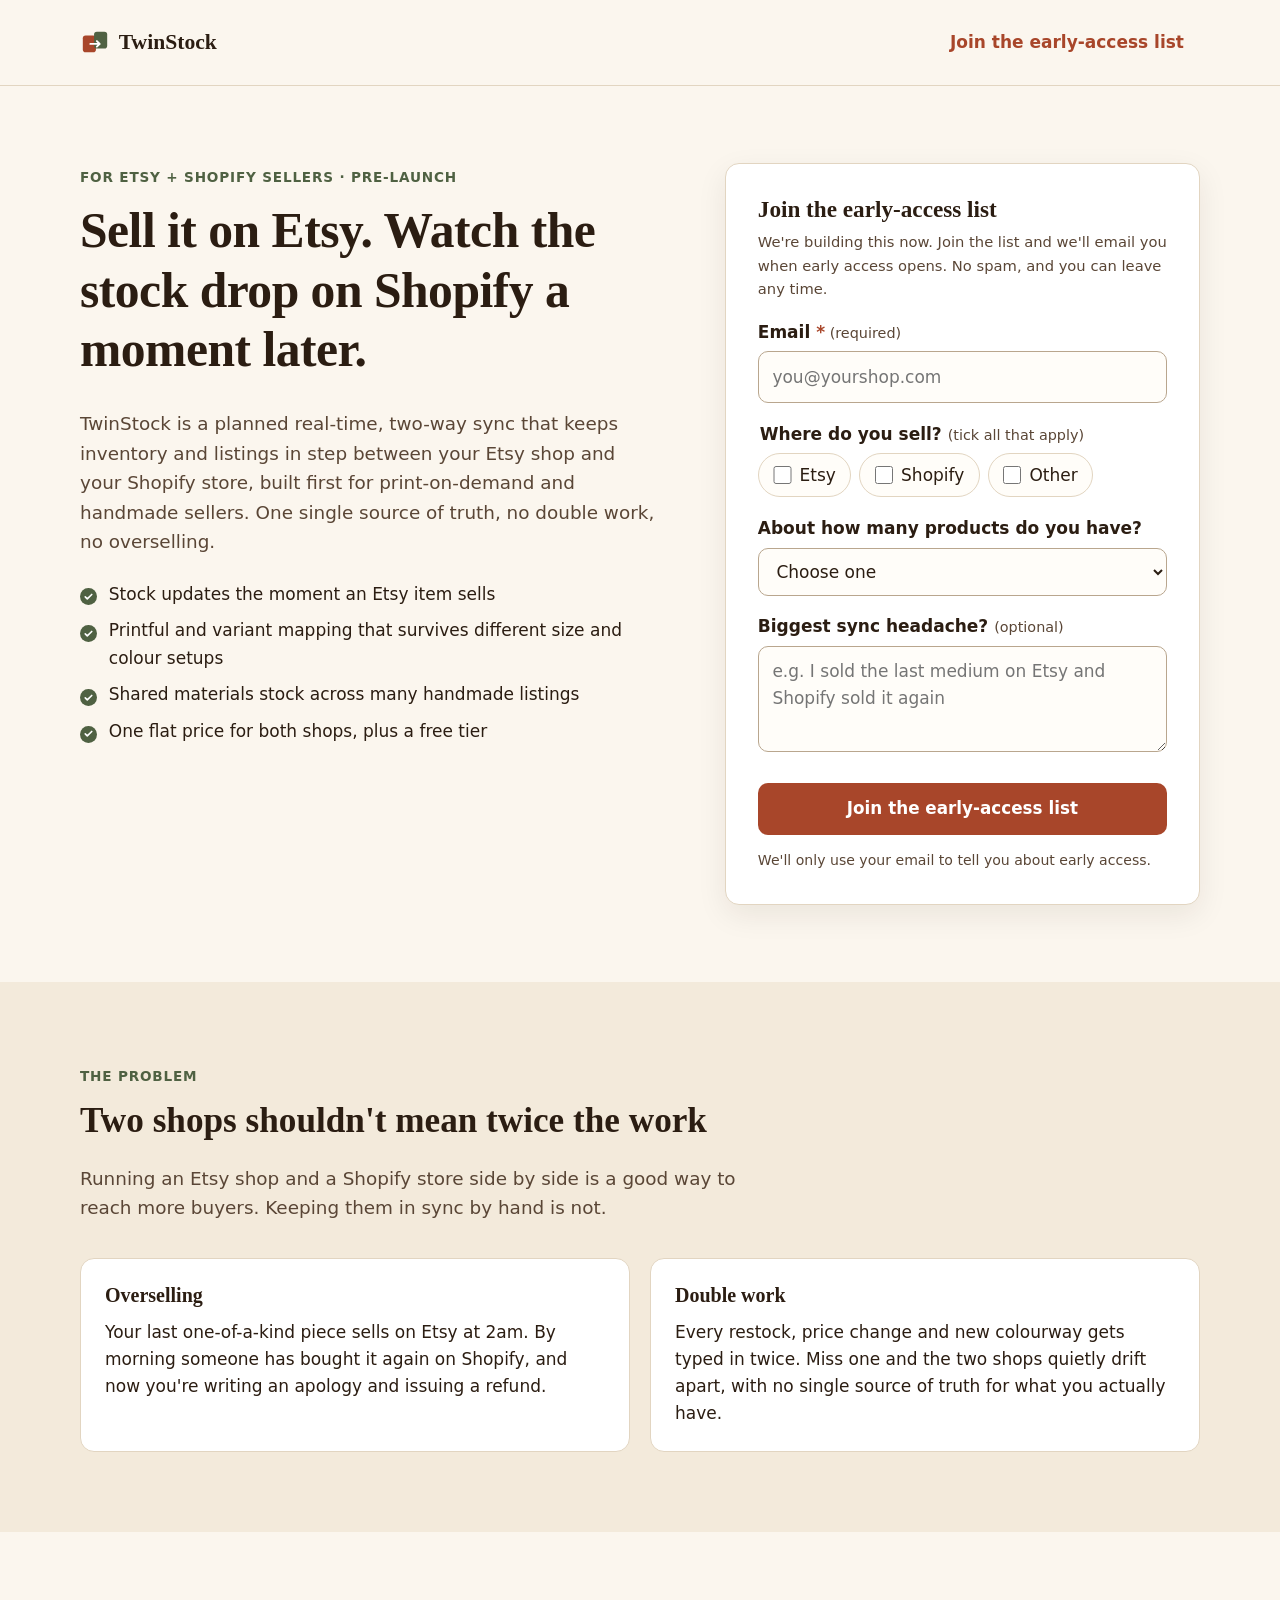
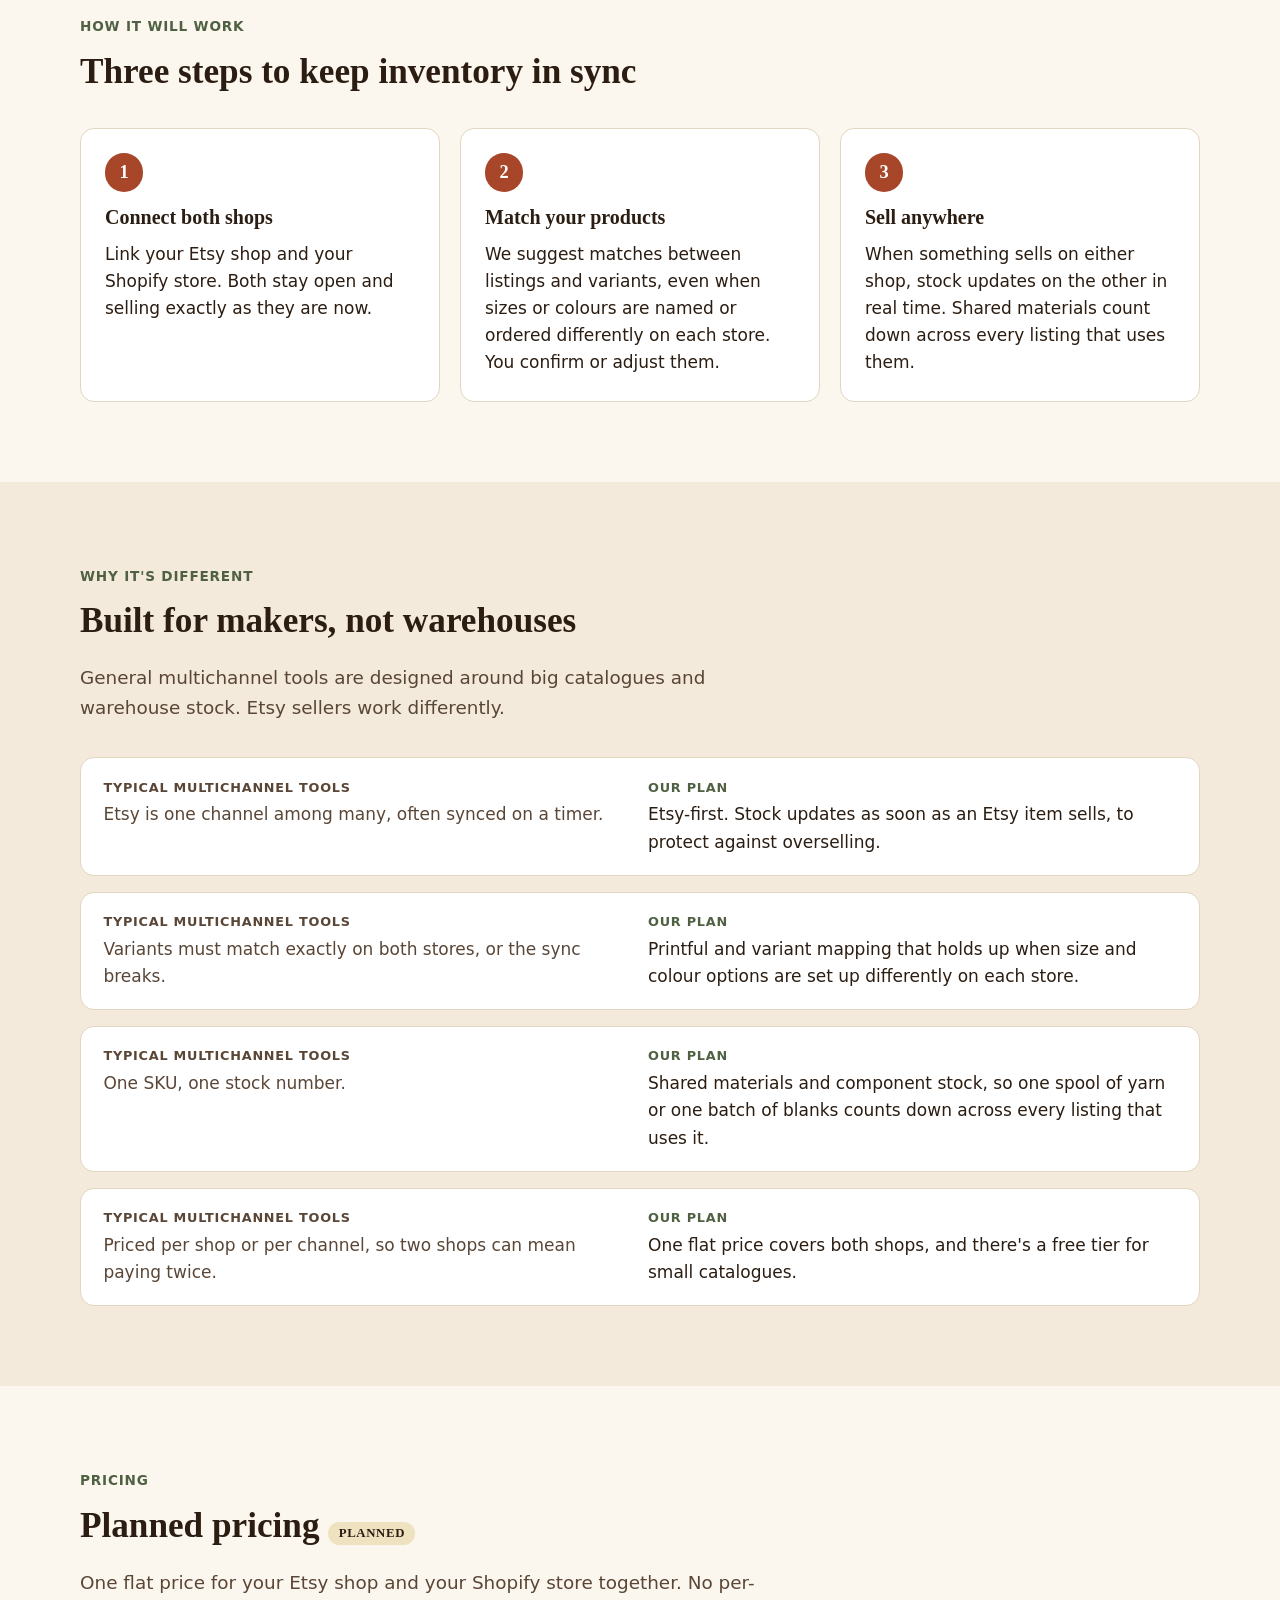
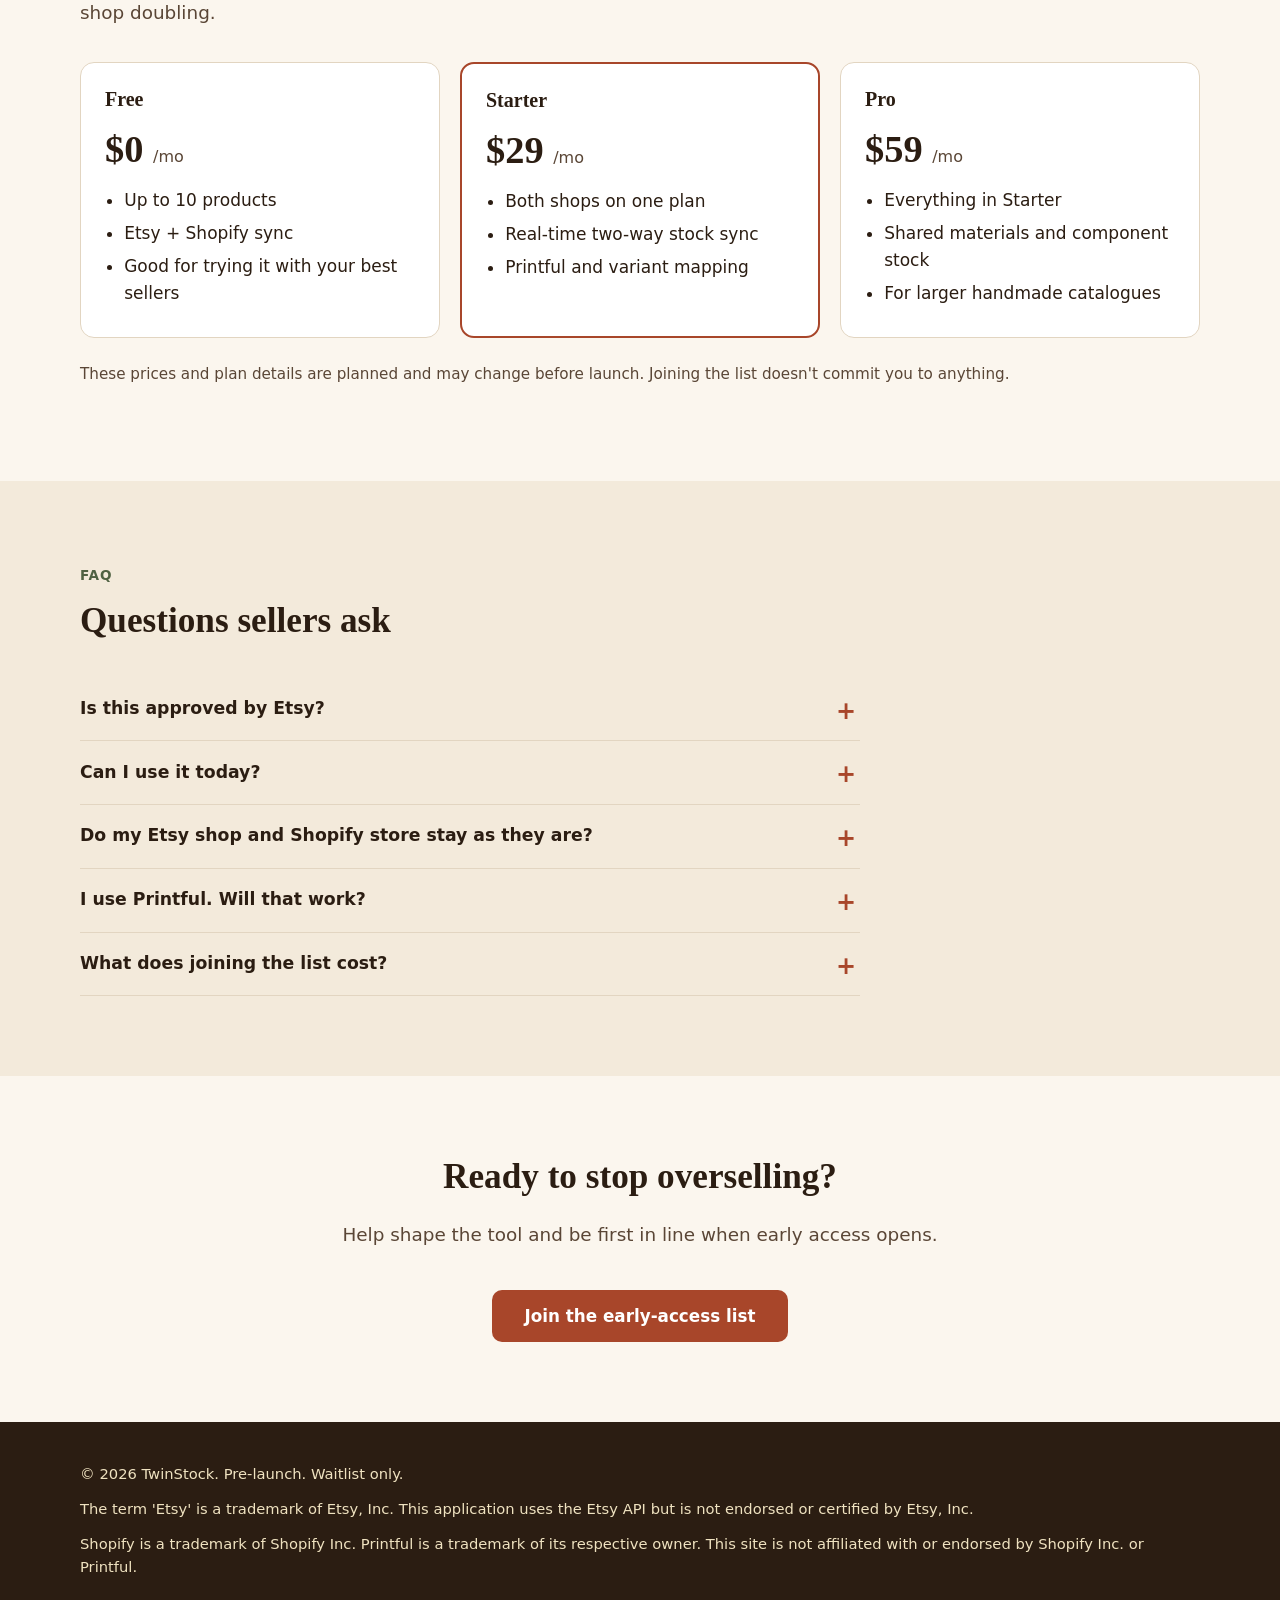
==== index.html @ 60209388 "Publish TwinStock early-access waitlist page" ====
<!doctype html>
<html lang="en">
<head>
<meta charset="utf-8">
<meta name="viewport" content="width=device-width, initial-scale=1">
<!--
  PRODUCT NAME: "TwinStock" is a placeholder.
  To rename, change PRODUCT_NAME in the small script at the bottom of this file.
-->
<title>TwinStock: Sync Etsy and Shopify Inventory in Real Time | Early Access</title>
<meta name="description" content="Keep inventory in sync between your Etsy shop and Shopify store. Real-time, two-way stock and listing sync for print-on-demand and handmade sellers. Stop overselling. Join the early-access list.">
<link rel="canonical" href="https://freddyfazzbear15.github.io/">
<meta property="og:title" content="TwinStock: Sync Etsy and Shopify inventory in real time">
<meta property="og:description" content="Real-time two-way inventory sync for print-on-demand and handmade sellers running an Etsy shop and a Shopify store. Early-access waitlist.">
<meta property="og:type" content="website">
<meta property="og:url" content="https://freddyfazzbear15.github.io/">
<meta name="theme-color" content="#fbf6ee">
<link rel="icon" href="data:image/svg+xml,%3Csvg xmlns='http://www.w3.org/2000/svg' viewBox='0 0 32 32'%3E%3Crect x='3' y='9' width='14' height='18' rx='3' fill='%23a8462a'/%3E%3Crect x='15' y='5' width='14' height='18' rx='3' fill='%234f6142'/%3E%3C/svg%3E">
<link rel="stylesheet" href="styles.css">
</head>
<body>
<a class="skip" href="#main">Skip to content</a>

<header class="site-header">
  <div class="wrap">
    <a class="logo" href="#top" aria-label="TwinStock home" data-brand-label>
      <svg class="logo-mark" viewBox="0 0 32 32" aria-hidden="true" focusable="false">
        <rect x="3" y="9" width="14" height="18" rx="3" fill="#a8462a"/>
        <rect x="15" y="5" width="14" height="18" rx="3" fill="#4f6142"/>
        <path d="M11 18h10m-3-3 3 3-3 3" fill="none" stroke="#fff" stroke-width="2" stroke-linecap="round" stroke-linejoin="round"/>
      </svg>
      <span data-brand>TwinStock</span>
    </a>
    <a class="header-cta" href="#join">Join the early-access list</a>
  </div>
</header>

<main id="main">

<section class="hero" id="top">
  <div class="wrap">
    <div>
      <span class="eyebrow">For Etsy + Shopify sellers &middot; Pre-launch</span>
      <h1>Sell it on Etsy. Watch the stock drop on Shopify a moment later.</h1>
      <p class="lede">
        <span data-brand>TwinStock</span> is a planned real-time, two-way sync that keeps inventory and listings
        in step between your Etsy shop and your Shopify store, built first for print-on-demand and handmade sellers.
        One single source of truth, no double work, no overselling.
      </p>
      <ul class="hero-points">
        <li>Stock updates the moment an Etsy item sells</li>
        <li>Printful and variant mapping that survives different size and colour setups</li>
        <li>Shared materials stock across many handmade listings</li>
        <li>One flat price for both shops, plus a free tier</li>
      </ul>
    </div>

    <div class="form-card" id="join">
      <h2>Join the early-access list</h2>
      <p class="small">We're building this now. Join the list and we'll email you when early access opens. No spam, and you can leave any time.</p>

      <!-- FORM ENDPOINT: replace FORM_ENDPOINT_URL with the form service URL (e.g. https://formspree.io/f/<form-id>). -->
      <form action="FORM_ENDPOINT_URL" method="POST">
        <div class="field">
          <label for="email">Email <span class="req" aria-hidden="true">*</span><span class="hint"> (required)</span></label>
          <input id="email" name="email" type="email" autocomplete="email" required placeholder="you@yourshop.com">
        </div>

        <fieldset>
          <legend>Where do you sell? <span class="hint">(tick all that apply)</span></legend>
          <div class="checks">
            <label class="check"><input type="checkbox" name="platforms" value="Etsy"> Etsy</label>
            <label class="check"><input type="checkbox" name="platforms" value="Shopify"> Shopify</label>
            <label class="check"><input type="checkbox" name="platforms" value="Other"> Other</label>
          </div>
        </fieldset>

        <div class="field">
          <label for="product_count">About how many products do you have?</label>
          <select id="product_count" name="product_count">
            <option value="">Choose one</option>
            <option value="1-10">1 to 10</option>
            <option value="11-50">11 to 50</option>
            <option value="51-200">51 to 200</option>
            <option value="201-500">201 to 500</option>
            <option value="500+">More than 500</option>
          </select>
        </div>

        <div class="field">
          <label for="headache">Biggest sync headache? <span class="hint">(optional)</span></label>
          <textarea id="headache" name="headache" rows="3" placeholder="e.g. I sold the last medium on Etsy and Shopify sold it again"></textarea>
        </div>

        <button class="btn" type="submit">Join the early-access list</button>
        <p class="form-note">We'll only use your email to tell you about early access.</p>
      </form>
    </div>
  </div>
</section>

<section class="alt" id="problem">
  <div class="wrap">
    <div class="section-head">
      <span class="eyebrow">The problem</span>
      <h2>Two shops shouldn't mean twice the work</h2>
      <p class="lede">Running an Etsy shop and a Shopify store side by side is a good way to reach more buyers. Keeping them in sync by hand is not.</p>
    </div>
    <div class="grid grid-2">
      <div class="card">
        <h3>Overselling</h3>
        <p>Your last one-of-a-kind piece sells on Etsy at 2am. By morning someone has bought it again on Shopify, and now you're writing an apology and issuing a refund.</p>
      </div>
      <div class="card">
        <h3>Double work</h3>
        <p>Every restock, price change and new colourway gets typed in twice. Miss one and the two shops quietly drift apart, with no single source of truth for what you actually have.</p>
      </div>
    </div>
  </div>
</section>

<section id="how">
  <div class="wrap">
    <div class="section-head">
      <span class="eyebrow">How it will work</span>
      <h2>Three steps to keep inventory in sync</h2>
    </div>
    <ol class="steps grid grid-3">
      <li class="card">
        <h3>Connect both shops</h3>
        <p>Link your Etsy shop and your Shopify store. Both stay open and selling exactly as they are now.</p>
      </li>
      <li class="card">
        <h3>Match your products</h3>
        <p>We suggest matches between listings and variants, even when sizes or colours are named or ordered differently on each store. You confirm or adjust them.</p>
      </li>
      <li class="card">
        <h3>Sell anywhere</h3>
        <p>When something sells on either shop, stock updates on the other in real time. Shared materials count down across every listing that uses them.</p>
      </li>
    </ol>
  </div>
</section>

<section class="alt" id="different">
  <div class="wrap">
    <div class="section-head">
      <span class="eyebrow">Why it's different</span>
      <h2>Built for makers, not warehouses</h2>
      <p class="lede">General multichannel tools are designed around big catalogues and warehouse stock. Etsy sellers work differently.</p>
    </div>
    <ul class="compare">
      <li>
        <div class="them"><b>Typical multichannel tools</b>Etsy is one channel among many, often synced on a timer.</div>
        <div class="us"><b>Our plan</b>Etsy-first. Stock updates as soon as an Etsy item sells, to protect against overselling.</div>
      </li>
      <li>
        <div class="them"><b>Typical multichannel tools</b>Variants must match exactly on both stores, or the sync breaks.</div>
        <div class="us"><b>Our plan</b>Printful and variant mapping that holds up when size and colour options are set up differently on each store.</div>
      </li>
      <li>
        <div class="them"><b>Typical multichannel tools</b>One SKU, one stock number.</div>
        <div class="us"><b>Our plan</b>Shared materials and component stock, so one spool of yarn or one batch of blanks counts down across every listing that uses it.</div>
      </li>
      <li>
        <div class="them"><b>Typical multichannel tools</b>Priced per shop or per channel, so two shops can mean paying twice.</div>
        <div class="us"><b>Our plan</b>One flat price covers both shops, and there's a free tier for small catalogues.</div>
      </li>
    </ul>
  </div>
</section>

<section id="pricing">
  <div class="wrap">
    <div class="section-head">
      <span class="eyebrow">Pricing</span>
      <h2>Planned pricing <span class="planned-badge">Planned</span></h2>
      <p class="lede">One flat price for your Etsy shop and your Shopify store together. No per-shop doubling.</p>
    </div>
    <div class="grid grid-3">
      <div class="card price-card">
        <h3>Free</h3>
        <p class="price">$0 <span>/mo</span></p>
        <ul>
          <li>Up to 10 products</li>
          <li>Etsy + Shopify sync</li>
          <li>Good for trying it with your best sellers</li>
        </ul>
      </div>
      <div class="card price-card featured">
        <h3>Starter</h3>
        <p class="price">$29 <span>/mo</span></p>
        <ul>
          <li>Both shops on one plan</li>
          <li>Real-time two-way stock sync</li>
          <li>Printful and variant mapping</li>
        </ul>
      </div>
      <div class="card price-card">
        <h3>Pro</h3>
        <p class="price">$59 <span>/mo</span></p>
        <ul>
          <li>Everything in Starter</li>
          <li>Shared materials and component stock</li>
          <li>For larger handmade catalogues</li>
        </ul>
      </div>
    </div>
    <p class="pricing-note">These prices and plan details are planned and may change before launch. Joining the list doesn't commit you to anything.</p>
  </div>
</section>

<section class="alt" id="faq">
  <div class="wrap">
    <div class="section-head">
      <span class="eyebrow">FAQ</span>
      <h2>Questions sellers ask</h2>
    </div>
    <div class="faq">
      <details>
        <summary>Is this approved by Etsy?</summary>
        <p>Not yet. We're in early access, and our application for Etsy API access is in progress. We'll only connect to Etsy through the official Etsy API, and we'll tell everyone on the list how that application goes. <span data-brand>TwinStock</span> is not endorsed or certified by Etsy, Inc.</p>
      </details>
      <details>
        <summary>Can I use it today?</summary>
        <p>Not yet. <span data-brand>TwinStock</span> is still being built. Join the early-access list and we'll email you when it's ready to try.</p>
      </details>
      <details>
        <summary>Do my Etsy shop and Shopify store stay as they are?</summary>
        <p>Yes. Both shops keep running and selling exactly as they do now. The goal is simply to keep inventory and listings in sync between them, so you have one single source of truth and stop doing the same job twice.</p>
      </details>
      <details>
        <summary>I use Printful. Will that work?</summary>
        <p>Print-on-demand with Printful is one of the first setups we're designing for, including products where size and colour variants are set up differently on each store.</p>
      </details>
      <details>
        <summary>What does joining the list cost?</summary>
        <p>Nothing. Joining the list is free, and there's a planned free tier for up to 10 products after launch.</p>
      </details>
    </div>
  </div>
</section>

<section class="cta-band">
  <div class="wrap">
    <h2>Ready to stop overselling?</h2>
    <p class="lede">Help shape the tool and be first in line when early access opens.</p>
    <a class="btn" href="#join">Join the early-access list</a>
  </div>
</section>

</main>

<footer class="site-footer">
  <div class="wrap">
    <p>&copy; <span id="year">2026</span> <span data-brand>TwinStock</span>. Pre-launch. Waitlist only.</p>
    <p>The term 'Etsy' is a trademark of Etsy, Inc. This application uses the Etsy API but is not endorsed or certified by Etsy, Inc.</p>
    <p>Shopify is a trademark of Shopify Inc. Printful is a trademark of its respective owner. This site is not affiliated with or endorsed by Shopify Inc. or Printful.</p>
  </div>
</footer>

<script>
  /* ===== CHANGE THE PRODUCT NAME HERE (one spot) ===== */
  var PRODUCT_NAME = "TwinStock";

  (function () {
    var nodes = document.querySelectorAll("[data-brand]");
    for (var i = 0; i < nodes.length; i++) nodes[i].textContent = PRODUCT_NAME;
    var logo = document.querySelector("[data-brand-label]");
    if (logo) logo.setAttribute("aria-label", PRODUCT_NAME + " home");
    document.title = document.title.replace("TwinStock", PRODUCT_NAME);
    var metas = document.querySelectorAll('meta[name="description"], meta[property^="og:"]');
    for (var j = 0; j < metas.length; j++) {
      metas[j].setAttribute("content", metas[j].getAttribute("content").replace("TwinStock", PRODUCT_NAME));
    }
    var y = document.getElementById("year");
    if (y) y.textContent = new Date().getFullYear();
  })();
</script>
</body>
</html>
---- styles.css ----
/* TwinStock waitlist page. Warm, maker-friendly palette. No build step. */
:root {
  --paper: #fbf6ee;      /* page background */
  --paper-2: #f3eadb;    /* alternate section */
  --card: #ffffff;
  --ink: #2b1d12;        /* body text: walnut */
  --ink-soft: #5a4636;   /* secondary text (7.4:1 on paper) */
  --accent: #a8462a;     /* terracotta: buttons, links (7.9:1 on paper) */
  --accent-dark: #8a3820;
  --sage: #4f6142;       /* tags / ticks */
  --line: #e2d5c1;
  --focus: #1f5f8b;      /* focus ring, distinct from accent */
  --radius: 14px;
  --font: system-ui, -apple-system, "Segoe UI", Roboto, "Helvetica Neue", Arial, sans-serif;
  --serif: "Iowan Old Style", "Palatino Linotype", Palatino, Georgia, serif;
}

*, *::before, *::after { box-sizing: border-box; }
html { -webkit-text-size-adjust: 100%; }
body {
  margin: 0;
  font-family: var(--font);
  font-size: 1.0625rem;
  line-height: 1.6;
  color: var(--ink);
  background: var(--paper);
}
img, svg { max-width: 100%; height: auto; }
a { color: var(--accent); text-underline-offset: 3px; }
a:hover { color: var(--accent-dark); }
:focus-visible { outline: 3px solid var(--focus); outline-offset: 3px; border-radius: 4px; }

.wrap { width: min(1120px, 100% - 2.5rem); margin-inline: auto; }
.skip { position: absolute; left: -9999px; }
.skip:focus { left: 1rem; top: 1rem; background: var(--card); padding: .6rem 1rem; z-index: 10; }

h1, h2, h3 { font-family: var(--serif); line-height: 1.2; margin: 0 0 .6em; color: var(--ink); }
h1 { font-size: clamp(2rem, 5vw, 3.1rem); letter-spacing: -.01em; }
h2 { font-size: clamp(1.6rem, 3.5vw, 2.2rem); }
h3 { font-size: 1.25rem; }
p { margin: 0 0 1em; }
.lede { font-size: 1.15rem; color: var(--ink-soft); }
.eyebrow {
  display: inline-block; font-size: .85rem; font-weight: 600; letter-spacing: .06em;
  text-transform: uppercase; color: var(--sage); margin-bottom: .8rem;
}

/* Header */
.site-header { padding: 1.1rem 0; border-bottom: 1px solid var(--line); }
.site-header .wrap { display: flex; align-items: center; justify-content: space-between; gap: 1rem; flex-wrap: wrap; }
.logo { display: inline-flex; align-items: center; gap: .55rem; font-family: var(--serif); font-weight: 700; font-size: 1.35rem; color: var(--ink); text-decoration: none; }
.logo-mark { width: 30px; height: 30px; flex: none; }
.header-cta { font-weight: 600; text-decoration: none; padding: .7rem 1rem; min-height: 44px; display: inline-flex; align-items: center; }

/* Hero */
.hero { padding: clamp(2.5rem, 6vw, 5rem) 0; }
.hero .wrap { display: grid; grid-template-columns: 1.1fr .9fr; gap: clamp(2rem, 5vw, 4rem); align-items: start; }
.hero-points { list-style: none; padding: 0; margin: 1.5rem 0 0; display: grid; gap: .6rem; }
.hero-points li { padding-left: 1.8rem; position: relative; }
.hero-points li::before {
  content: ""; position: absolute; left: 0; top: .45em; width: 1.05rem; height: 1.05rem; border-radius: 50%;
  background: var(--sage) url("data:image/svg+xml,%3Csvg xmlns='http://www.w3.org/2000/svg' viewBox='0 0 16 16'%3E%3Cpath d='M4 8.5l2.5 2.5L12 5.5' fill='none' stroke='white' stroke-width='2' stroke-linecap='round' stroke-linejoin='round'/%3E%3C/svg%3E") center/80% no-repeat;
}

/* Form card */
.form-card {
  background: var(--card); border: 1px solid var(--line); border-radius: var(--radius);
  padding: clamp(1.25rem, 3vw, 2rem); box-shadow: 0 10px 30px rgba(43, 29, 18, .08);
}
.form-card h2 { font-size: 1.45rem; margin-bottom: .3em; }
.form-card .small { font-size: .92rem; color: var(--ink-soft); }
.field { margin-top: 1.1rem; }
.field > label, fieldset legend { display: block; font-weight: 600; margin-bottom: .35rem; }
.req { color: var(--accent); }
.hint { font-weight: 400; color: var(--ink-soft); font-size: .9rem; }
input[type="email"], select, textarea {
  width: 100%; font: inherit; color: var(--ink); background: #fffdf9;
  border: 1.5px solid #b9a68e; border-radius: 10px; padding: .7rem .85rem; min-height: 48px;
}
textarea { min-height: 90px; resize: vertical; }
input[type="email"]:focus, select:focus, textarea:focus { border-color: var(--focus); }
fieldset { border: 0; padding: 0; margin: 1.1rem 0 0; min-width: 0; }
.checks { display: flex; flex-wrap: wrap; gap: .5rem; }
.check {
  display: inline-flex; align-items: center; gap: .5rem; min-height: 44px; padding: .4rem .9rem;
  border: 1.5px solid var(--line); border-radius: 999px; cursor: pointer; background: #fffdf9;
}
.check input { width: 1.15rem; height: 1.15rem; accent-color: var(--accent); margin: 0; }
.btn {
  display: inline-flex; justify-content: center; align-items: center; width: 100%; min-height: 52px;
  margin-top: 1.4rem; padding: .8rem 1.2rem; font: inherit; font-weight: 700; font-size: 1.05rem;
  color: #fff; background: var(--accent); border: 0; border-radius: 10px; cursor: pointer;
}
.btn:hover { background: var(--accent-dark); }
.form-note { margin: .9rem 0 0; font-size: .88rem; color: var(--ink-soft); }

/* Sections */
section { padding: clamp(3rem, 7vw, 5rem) 0; }
.alt { background: var(--paper-2); }
.section-head { max-width: 680px; margin-bottom: 2.2rem; }
.grid { display: grid; gap: 1.25rem; }
.grid-2 { grid-template-columns: repeat(2, 1fr); }
.grid-3 { grid-template-columns: repeat(3, 1fr); }
.card { background: var(--card); border: 1px solid var(--line); border-radius: var(--radius); padding: 1.5rem; }
.card p:last-child { margin-bottom: 0; }

.steps { counter-reset: step; list-style: none; padding: 0; margin: 0; }
.steps li { counter-increment: step; }
.steps li::before {
  content: counter(step); display: grid; place-items: center; width: 2.4rem; height: 2.4rem; margin-bottom: .8rem;
  border-radius: 50%; background: var(--accent); color: #fff; font-weight: 700; font-family: var(--serif); font-size: 1.15rem;
}

.compare { list-style: none; padding: 0; margin: 0; display: grid; gap: 1rem; }
.compare li { display: grid; grid-template-columns: 1fr 1fr; gap: 1rem; background: var(--card); border: 1px solid var(--line); border-radius: var(--radius); padding: 1.2rem 1.4rem; }
.compare .them { color: var(--ink-soft); }
.compare .us { font-weight: 500; }
.compare b { display: block; font-size: .8rem; text-transform: uppercase; letter-spacing: .06em; margin-bottom: .2rem; }
.compare .them b { color: var(--ink-soft); }
.compare .us b { color: var(--sage); }

/* Pricing */
.planned-badge { display: inline-block; font-size: .8rem; font-weight: 700; letter-spacing: .05em; text-transform: uppercase; background: #efe2c0; color: var(--ink); padding: .25rem .65rem; border-radius: 999px; }
.price-card { display: flex; flex-direction: column; }
.price-card.featured { border: 2px solid var(--accent); }
.price { font-family: var(--serif); font-size: 2.4rem; font-weight: 700; line-height: 1; margin: .4rem 0 .2rem; }
.price span { font-family: var(--font); font-size: 1rem; font-weight: 400; color: var(--ink-soft); }
.price-card ul { padding-left: 1.2rem; margin: 1rem 0 0; }
.price-card li { margin-bottom: .35rem; }
.pricing-note { margin-top: 1.5rem; color: var(--ink-soft); font-size: .95rem; }

/* FAQ */
.faq { max-width: 780px; }
.faq details { border-bottom: 1px solid var(--line); }
.faq summary {
  cursor: pointer; list-style: none; padding: 1.1rem 2rem 1.1rem 0; position: relative;
  font-weight: 600; font-size: 1.08rem; min-height: 44px;
}
.faq summary::-webkit-details-marker { display: none; }
.faq summary::after { content: "+"; position: absolute; right: .25rem; top: .9rem; font-size: 1.5rem; color: var(--accent); }
.faq details[open] summary::after { content: "\2212"; }
.faq details p { padding-bottom: 1rem; color: var(--ink-soft); }

/* Bottom CTA + footer */
.cta-band { text-align: center; }
.cta-band .btn { width: auto; padding-inline: 2rem; text-decoration: none; }
.cta-band .btn:hover { color: #fff; }
.site-footer { background: var(--ink); color: #efe2c0; padding: 2.5rem 0; font-size: .92rem; }
.site-footer p { margin-bottom: .7rem; }
.site-footer a { color: #f2c94c; }

/* Tablet */
@media (max-width: 900px) {
  .hero .wrap { grid-template-columns: 1fr; }
  .grid-3 { grid-template-columns: 1fr 1fr; }
}
/* Phone */
@media (max-width: 620px) {
  body { font-size: 1rem; }
  .grid-2, .grid-3 { grid-template-columns: 1fr; }
  .compare li { grid-template-columns: 1fr; gap: .6rem; }
  .header-cta { display: none; }
}
@media (prefers-reduced-motion: no-preference) { html { scroll-behavior: smooth; } }
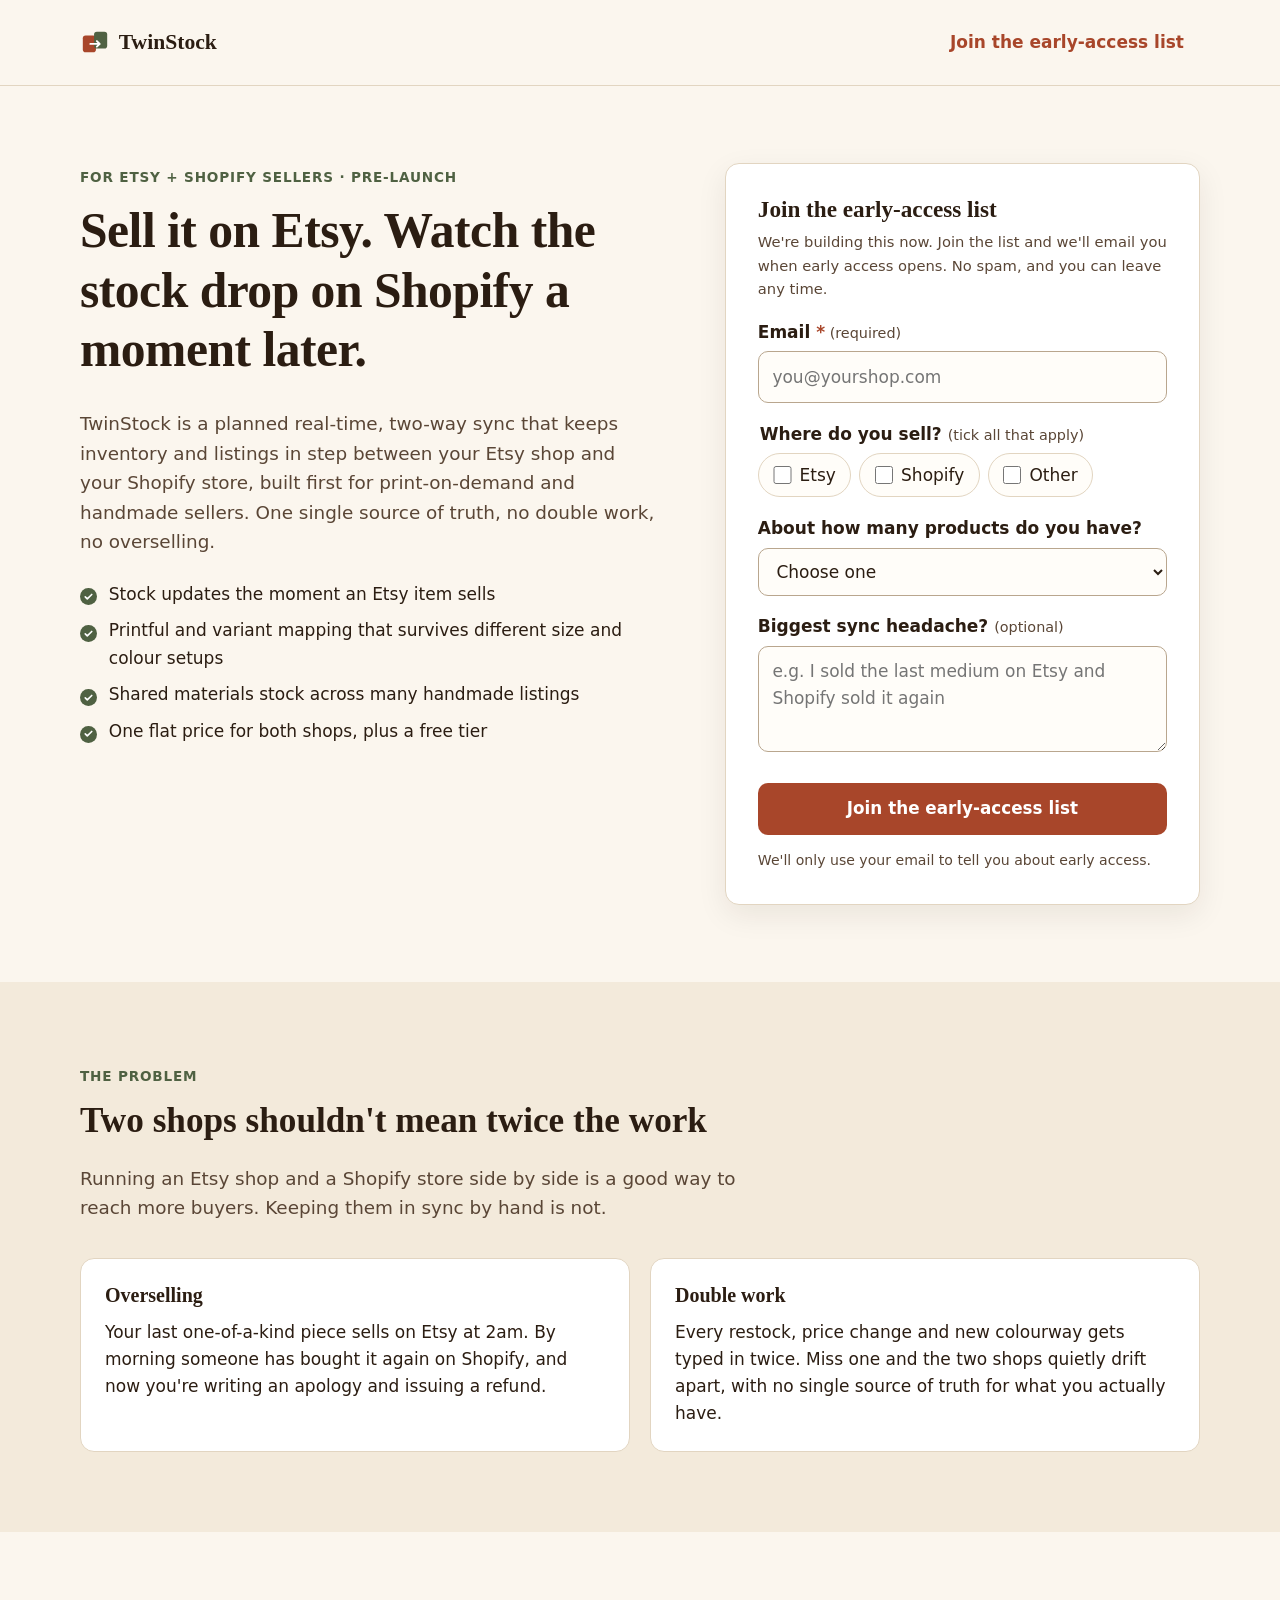
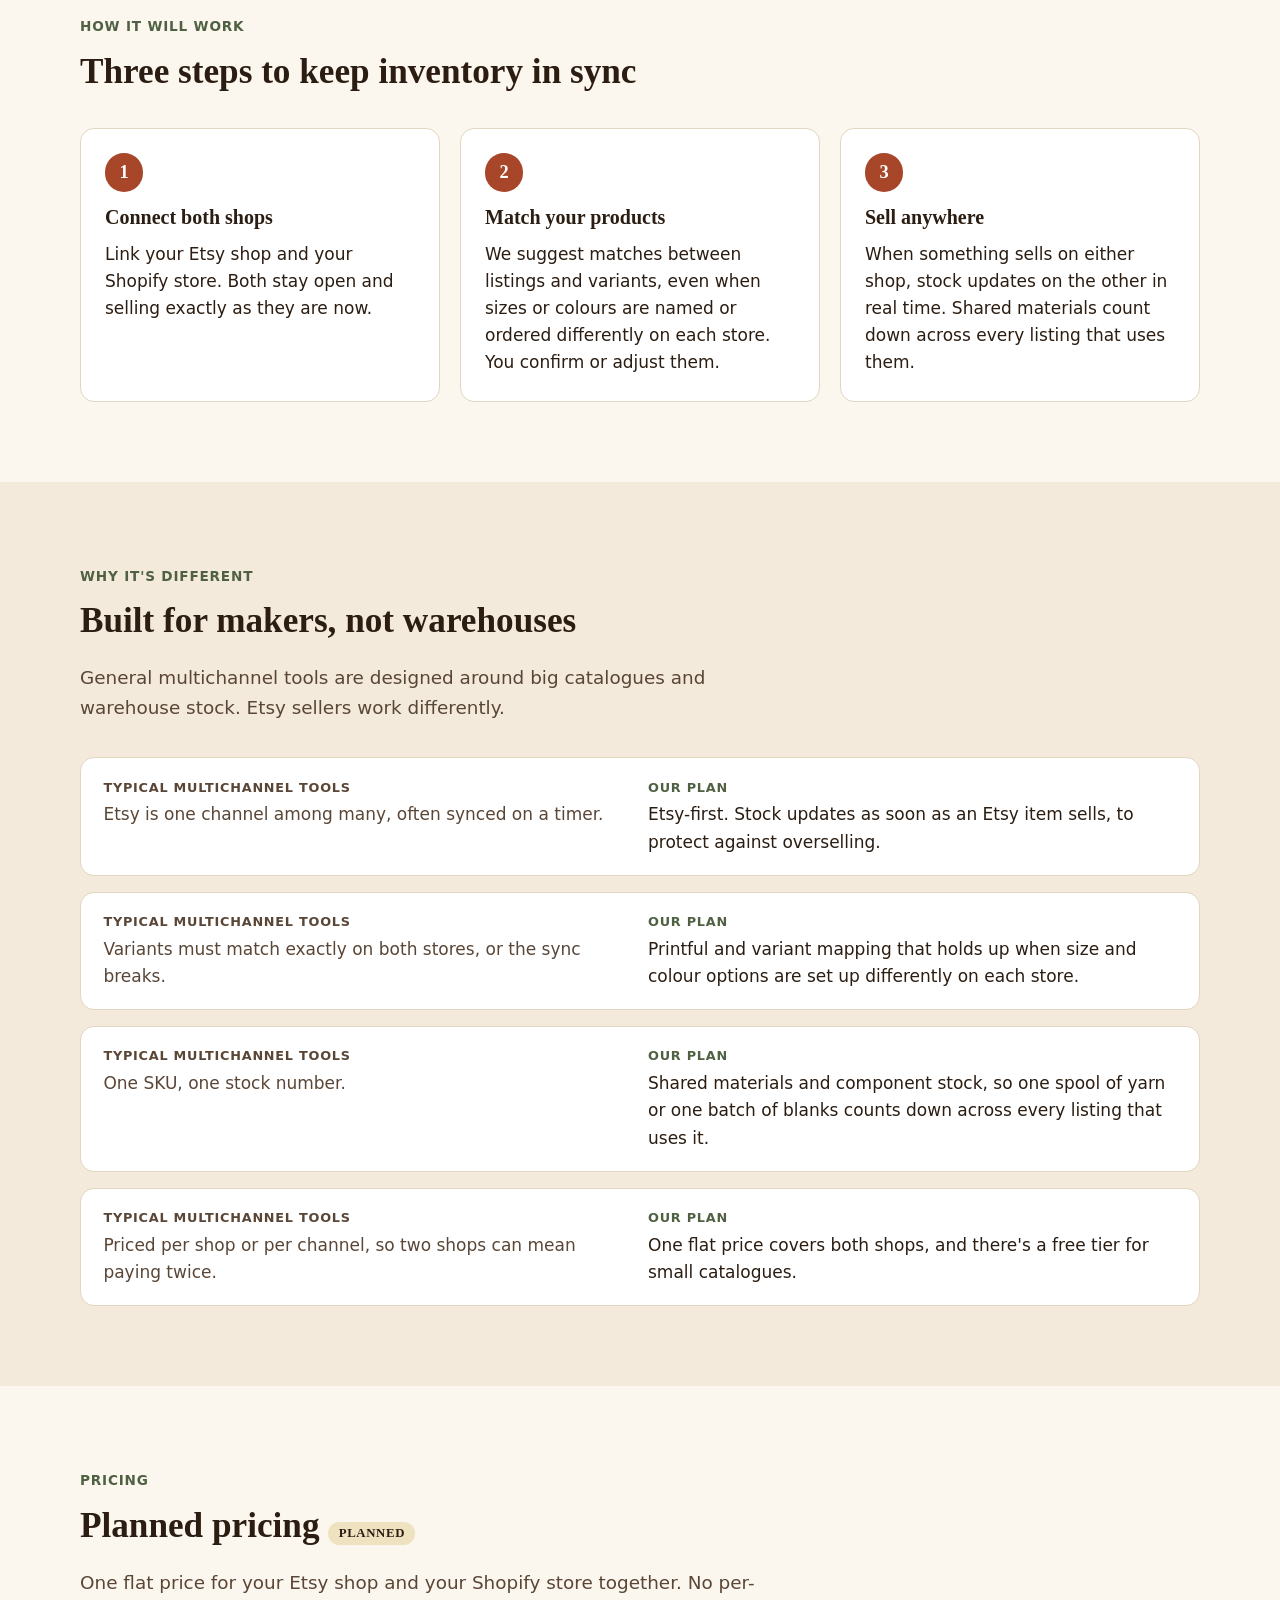
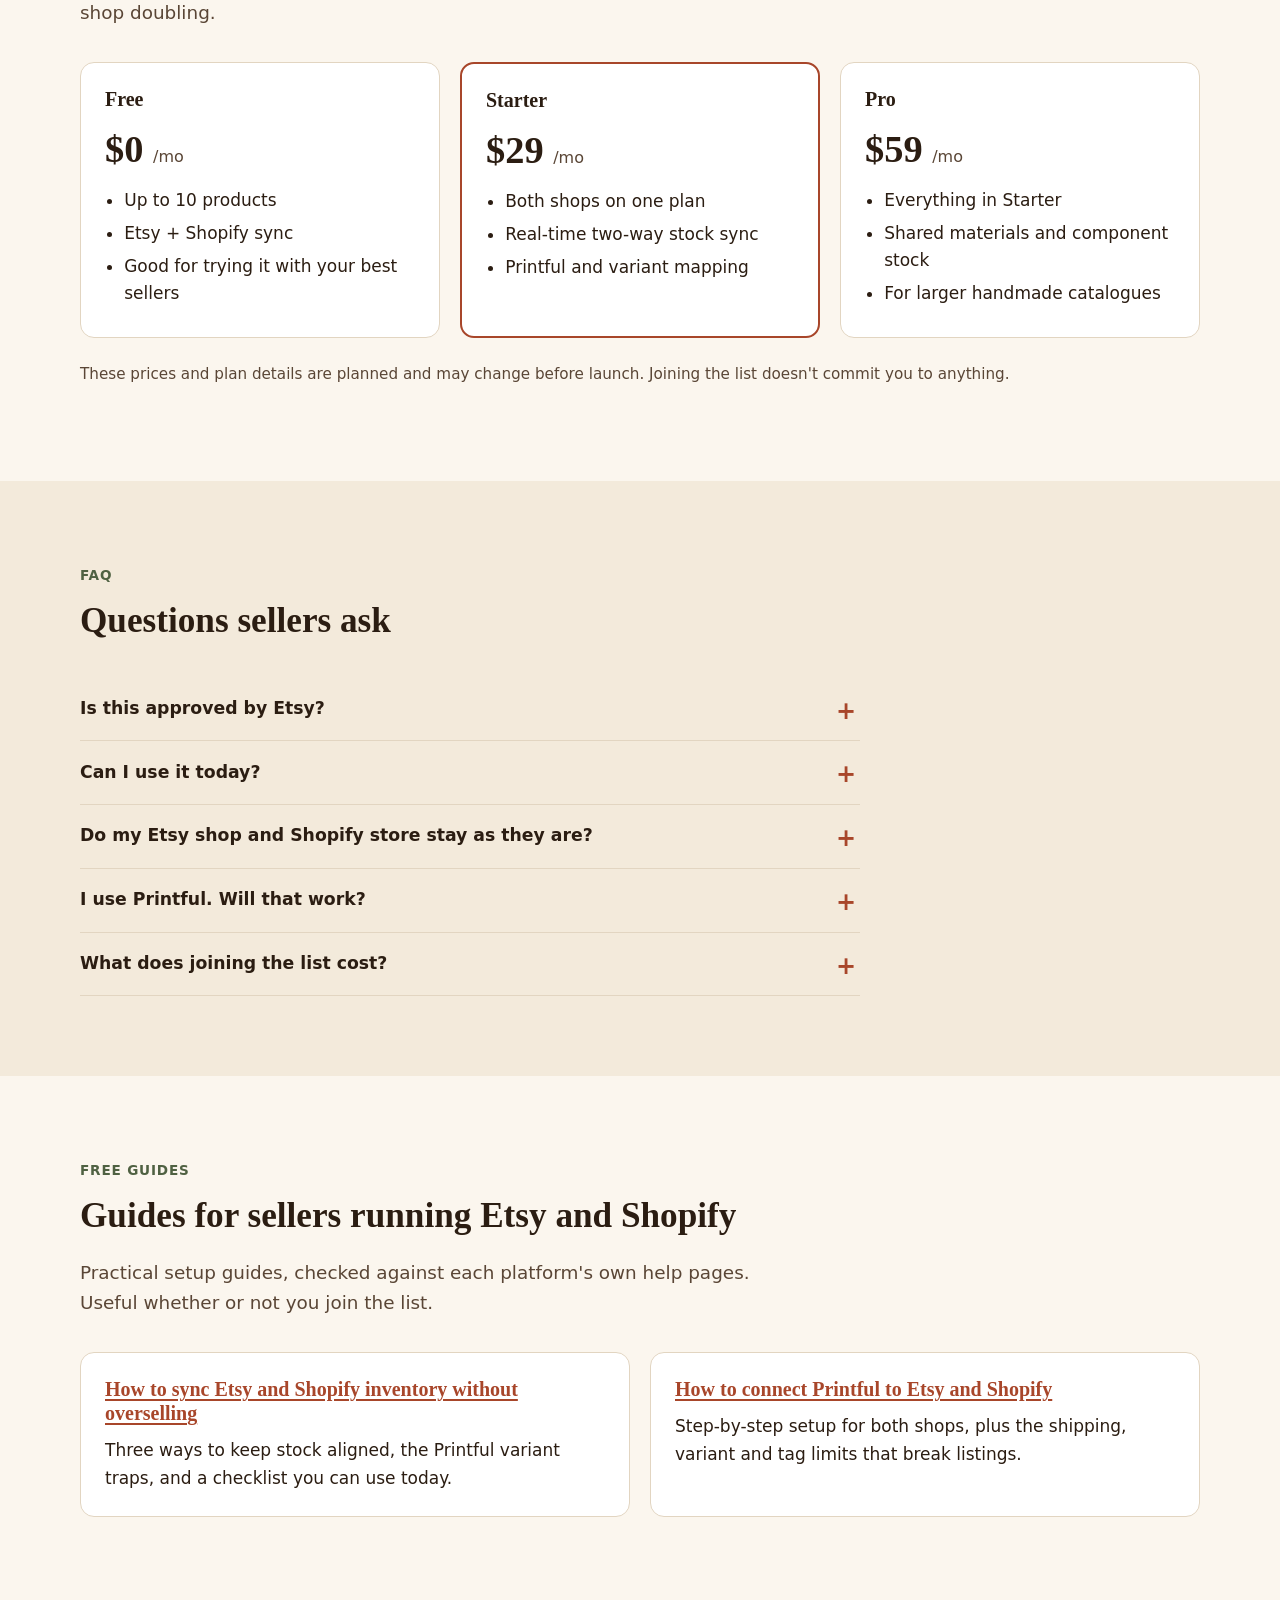
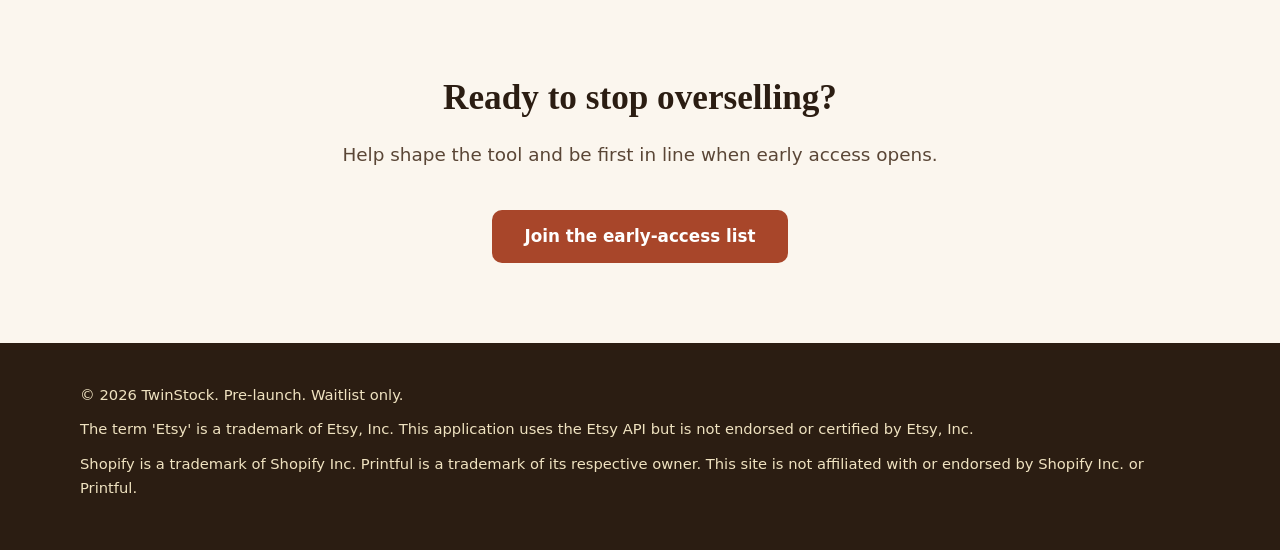
==== commit 9298c5c4: "Add article 2 (Printful + Etsy + Shopify setup), homepage guides section, sitemap update" ====
--- a/index.html
+++ b/index.html
@@ -219,7 +219,7 @@
     <div class="faq">
       <details>
         <summary>Is this approved by Etsy?</summary>
-        <p>Not yet. We're in early access, and our application for Etsy API access is in progress. We'll only connect to Etsy through the official Etsy API, and we'll tell everyone on the list how that application goes. <span data-brand>TwinStock</span> is not endorsed or certified by Etsy, Inc.</p>
+        <p>Not yet. We're in early access. We'll only connect to Etsy through the official Etsy API, and Etsy reviews any app before it can work with other sellers' shops. We'll tell everyone on the list how that review goes. <span data-brand>TwinStock</span> is not endorsed or certified by Etsy, Inc.</p>
       </details>
       <details>
         <summary>Can I use it today?</summary>
@@ -237,6 +237,26 @@
         <summary>What does joining the list cost?</summary>
         <p>Nothing. Joining the list is free, and there's a planned free tier for up to 10 products after launch.</p>
       </details>
+    </div>
+  </div>
+</section>
+
+<section id="guides">
+  <div class="wrap">
+    <div class="section-head">
+      <span class="eyebrow">Free guides</span>
+      <h2>Guides for sellers running Etsy and Shopify</h2>
+      <p class="lede">Practical setup guides, checked against each platform's own help pages. Useful whether or not you join the list.</p>
+    </div>
+    <div class="grid grid-2">
+      <div class="card">
+        <h3><a href="articles/sync-etsy-shopify-inventory.html">How to sync Etsy and Shopify inventory without overselling</a></h3>
+        <p>Three ways to keep stock aligned, the Printful variant traps, and a checklist you can use today.</p>
+      </div>
+      <div class="card">
+        <h3><a href="articles/printful-etsy-shopify-setup.html">How to connect Printful to Etsy and Shopify</a></h3>
+        <p>Step-by-step setup for both shops, plus the shipping, variant and tag limits that break listings.</p>
+      </div>
     </div>
   </div>
 </section>
